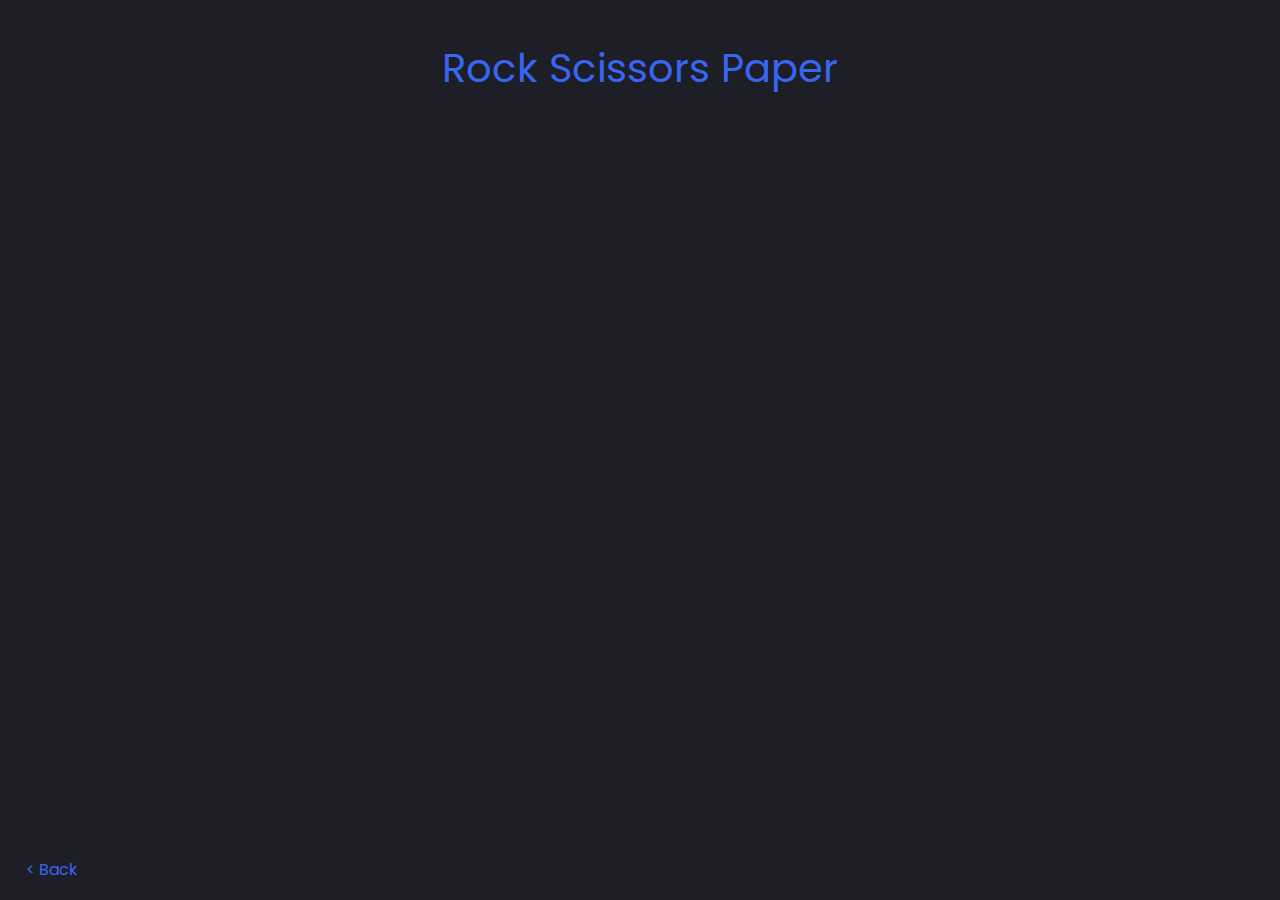
==== html/how-to-play.html @ 838cdc02 "jokenpo" ====
<!DOCTYPE html>
<html lang="en">
<head>
    <meta charset="UTF-8">
    <meta http-equiv="X-UA-Compatible" content="IE=edge">
    <meta name="viewport" content="width=device-width, initial-scale=1.0">
    <link rel="shortcut icon" href="assets/favicon.ico" type="image/x-icon">
    <link rel="stylesheet" href="../styles/style.css">
    <title>Jokenpo</title>
</head>
<body>
    <h1 class="game-title">Rock Scissors Paper</h1>

    <a href="../index.html" class="backpage">&lt; Back</a>
</body>
</html>
---- styles/style.css ----
@import url('https://fonts.googleapis.com/css2?family=Poppins:ital,wght@0,100;0,200;0,300;0,400;0,500;0,600;0,700;0,800;0,900;1,100;1,200;1,300;1,400;1,500;1,600;1,700;1,800;1,900&display=swap');

* {
    margin: 0;
    padding: 0;
    box-sizing: border-box;
    font-family: 'Poppins', sans-serif; 
}

body {
    background-color: #1D1E26;
}

.game-title {
    text-align: center;
    padding-top: 3%;
    color: #3866F2;
    font-weight: 400;
    font-size: clamp(30px, 40px, 50px);
}

main {
    position: absolute;
    top: 50%;
    left: 50%;
    transform: translate(-50%, -50%);
    border-radius: 10px;
    width: 45%;
    height: 62%;
    text-align: center;
    background-color: #252631;
}

.main-buttons {
    position: absolute;
    top: 50%;
    left: 50%;
    transform: translate(-50%, -50%);
}

.button {
    width: 100%;
    height: 50px;
    margin: 10px;
    padding: 10px;
    background-color: #3866F2;
    border: none;
    border-radius: 15px;
    font-size: clamp(10px, 18px, 20px);
    text-align: center;
    cursor: pointer;
    transition: all 0.3s ease;
}

.button:hover {
    background-color: #2C51BF;
    color: white;
}

footer {
    position: absolute;
    bottom: 2%;
    left: 50%;
    transform: translateX(-50%);
    color: #3866F2;
    opacity: 0.3;
}

.backpage {
    position: absolute;
    bottom: 2%;
    left: 2%;
    text-decoration: none;
    color: #3866F2;
    transition: all 0.3s ease;
}

.backpage:hover {
    font-size: 18px;
    color: #2C51BF;
}
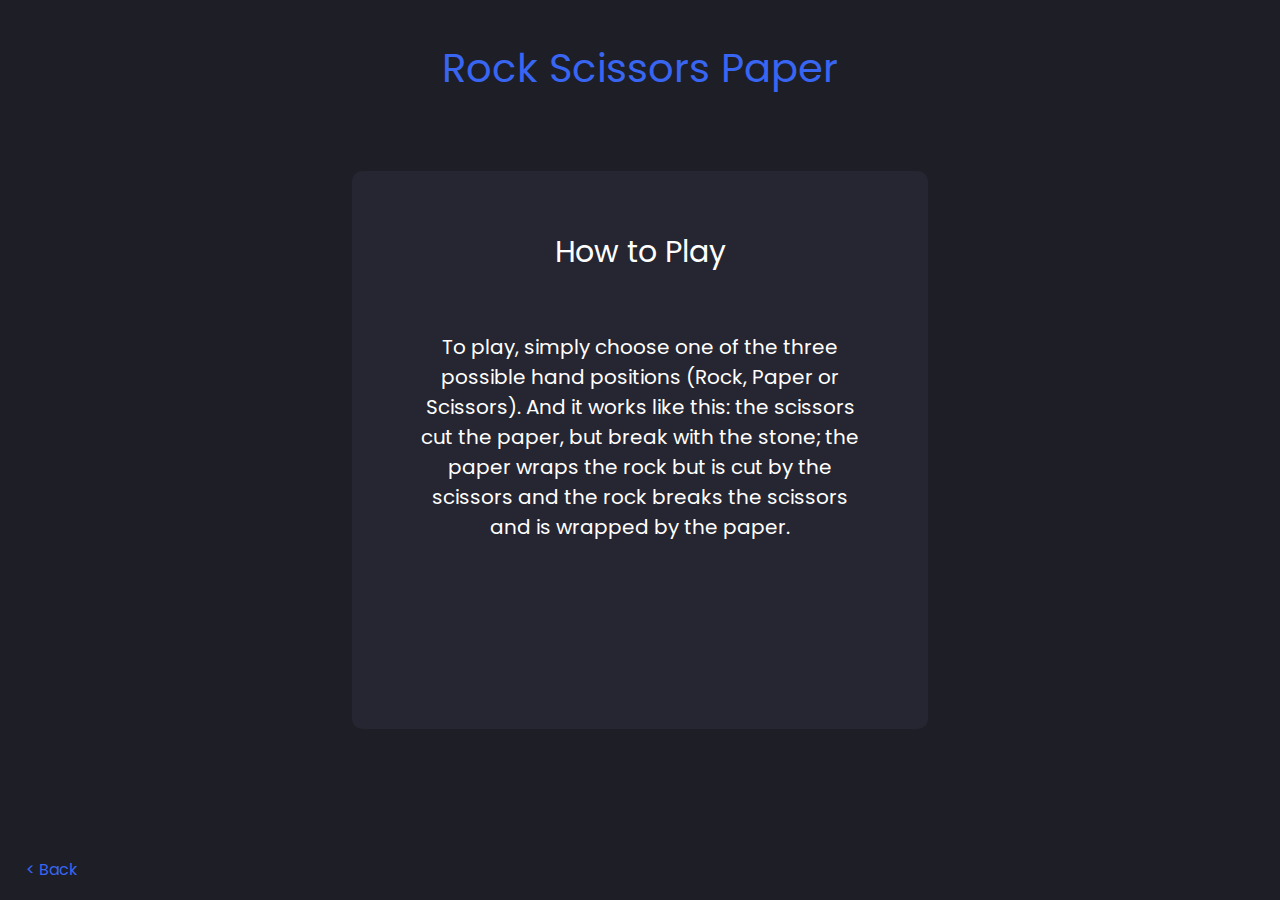
==== commit 75b16983: "informações de como jogar adicionadas" ====
--- a/html/how-to-play.html
+++ b/html/how-to-play.html
@@ -11,6 +11,13 @@
 <body>
     <h1 class="game-title">Rock Scissors Paper</h1>
 
+    <main>
+        <h2 class="title">How to Play</h2>
+
+        <p class="paragraph">
+            To play, simply choose one of the three possible hand positions (Rock, Paper or Scissors). And it works like this: the scissors cut the paper, but break with the stone; the paper wraps the rock but is cut by the scissors and the rock breaks the scissors and is wrapped by the paper.</p>
+    </main>
+
     <a href="../index.html" class="backpage">&lt; Back</a>
 </body>
 </html>--- a/styles/style.css
+++ b/styles/style.css
@@ -78,4 +78,17 @@
 .backpage:hover {
     font-size: 18px;
     color: #2C51BF;
+}
+
+.title {
+    font-size: 30px;
+    font-weight: 400;
+    color: white;
+    padding: 10%;
+}
+
+.paragraph {
+    color: white;
+    padding: 0 10%;
+    font-size: 20px;
 }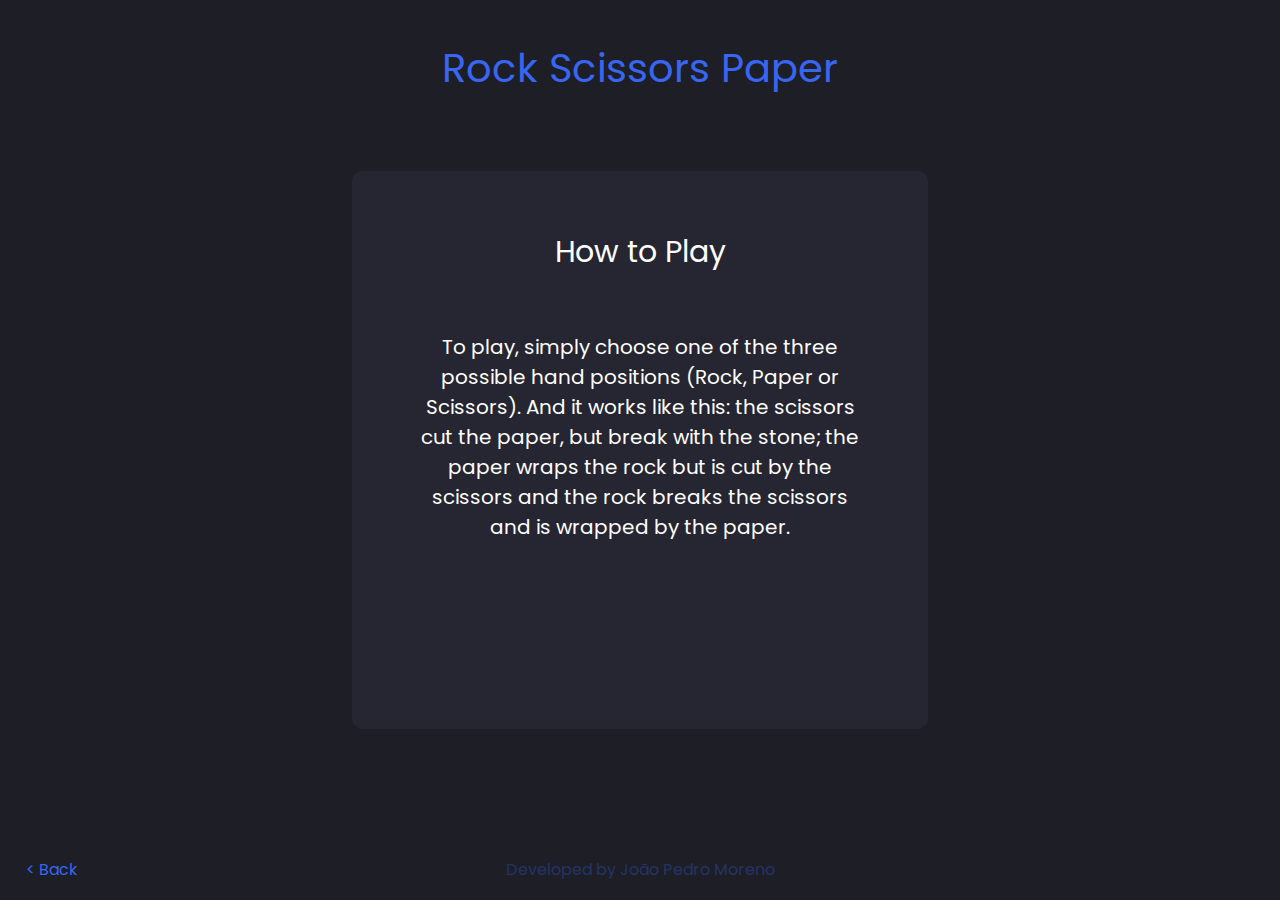
==== commit 3f2504df: "adicionado sistema de finalização de jogo ao completar 10 pontos" ====
--- a/html/how-to-play.html
+++ b/html/how-to-play.html
@@ -18,6 +18,10 @@
             To play, simply choose one of the three possible hand positions (Rock, Paper or Scissors). And it works like this: the scissors cut the paper, but break with the stone; the paper wraps the rock but is cut by the scissors and the rock breaks the scissors and is wrapped by the paper.</p>
     </main>
 
+    <footer>
+        <span class="author">Developed by João Pedro Moreno</span>
+    </footer>
+
     <a href="../index.html" class="backpage">&lt; Back</a>
 </body>
 </html>